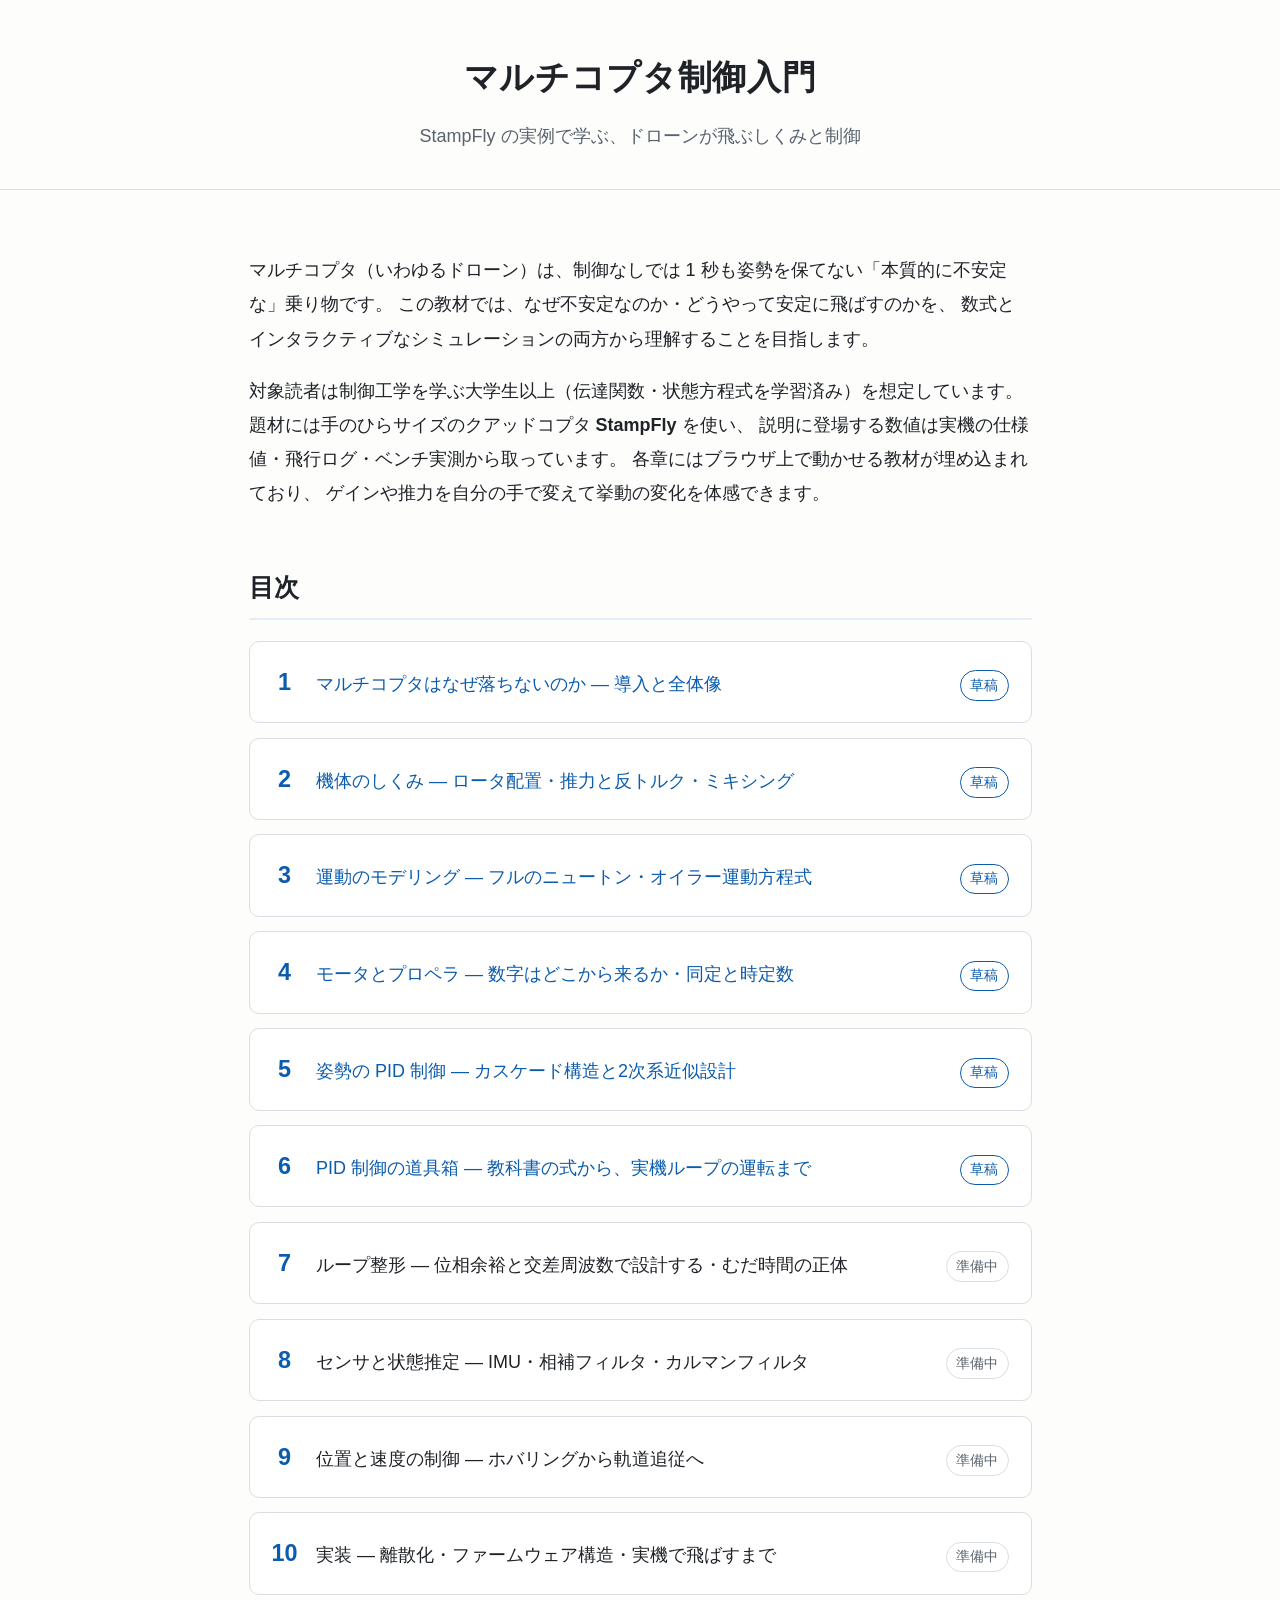
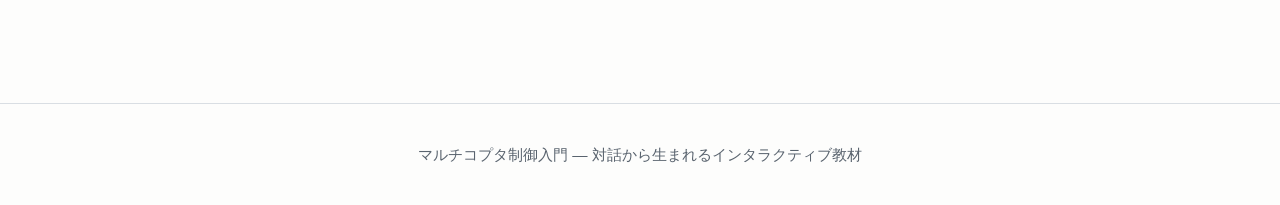
==== index.html @ 98207b72 "feat(chapters): promote real-machine sim to section 6.7 Changes: - Per teacher: the real StampFly ra" ====
<!DOCTYPE html>
<html lang="ja">
<head>
  <meta charset="UTF-8">
  <meta name="viewport" content="width=device-width, initial-scale=1.0">
  <title>マルチコプタ制御入門 — StampFly の実例で学ぶ</title>
  <meta name="description" content="小型ドローン StampFly の実例とインタラクティブなシミュレーションで、モデリングから PID・状態推定・実機実装までを学ぶマルチコプタ制御の入門教材">
  <link rel="stylesheet" href="assets/css/style.css">
</head>
<body>
  <header class="site-header">
    <h1>マルチコプタ制御入門</h1>
    <p class="subtitle">StampFly の実例で学ぶ、ドローンが飛ぶしくみと制御</p>
  </header>

  <main>
    <p>
      マルチコプタ（いわゆるドローン）は、制御なしでは 1 秒も姿勢を保てない「本質的に不安定な」乗り物です。
      この教材では、なぜ不安定なのか・どうやって安定に飛ばすのかを、
      数式とインタラクティブなシミュレーションの両方から理解することを目指します。
    </p>
    <p>
      対象読者は制御工学を学ぶ大学生以上（伝達関数・状態方程式を学習済み）を想定しています。
      題材には手のひらサイズのクアッドコプタ <strong>StampFly</strong> を使い、
      説明に登場する数値は実機の仕様値・飛行ログ・ベンチ実測から取っています。
      各章にはブラウザ上で動かせる教材が埋め込まれており、
      ゲインや推力を自分の手で変えて挙動の変化を体感できます。
    </p>

    <h2>目次</h2>
    <ol class="chapter-list">
      <li><span><a href="chapters/chapter01.html">マルチコプタはなぜ落ちないのか — 導入と全体像</a></span><span class="badge wip">草稿</span></li>
      <li><span><a href="chapters/chapter02.html">機体のしくみ — ロータ配置・推力と反トルク・ミキシング</a></span><span class="badge wip">草稿</span></li>
      <li><span><a href="chapters/chapter03.html">運動のモデリング — フルのニュートン・オイラー運動方程式</a></span><span class="badge wip">草稿</span></li>
      <li><span><a href="chapters/chapter04.html">モータとプロペラ — 数字はどこから来るか・同定と時定数</a></span><span class="badge wip">草稿</span></li>
      <li><span><a href="chapters/chapter05.html">姿勢の PID 制御 — カスケード構造と2次系近似設計</a></span><span class="badge wip">草稿</span></li>
      <li><span><a href="chapters/chapter06.html">PID 制御の道具箱 — 教科書の式から、実機ループの運転まで</a></span><span class="badge wip">草稿</span></li>
      <li><span>ループ整形 — 位相余裕と交差周波数で設計する・むだ時間の正体</span><span class="badge">準備中</span></li>
      <li><span>センサと状態推定 — IMU・相補フィルタ・カルマンフィルタ</span><span class="badge">準備中</span></li>
      <li><span>位置と速度の制御 — ホバリングから軌道追従へ</span><span class="badge">準備中</span></li>
      <li><span>実装 — 離散化・ファームウェア構造・実機で飛ばすまで</span><span class="badge">準備中</span></li>
    </ol>
  </main>

  <footer class="site-footer">
    マルチコプタ制御入門 — 対話から生まれるインタラクティブ教材
  </footer>
</body>
</html>
---- assets/css/style.css ----
/* Common stylesheet for the multicopter introduction site
   マルチコプタ入門サイト共通スタイル */

:root {
  --bg: #fdfdfc;
  --fg: #1f2328;
  --fg-muted: #59636e;
  --accent: #0b5cad;
  --accent-soft: #e3eefb;
  --border: #d9dee3;
  --card-bg: #ffffff;
  --code-bg: #f3f4f6;
  color-scheme: light dark;
}

@media (prefers-color-scheme: dark) {
  :root {
    --bg: #14181c;
    --fg: #e6e9ec;
    --fg-muted: #9aa4ae;
    --accent: #6cb2f5;
    --accent-soft: #1d2c3e;
    --border: #333a41;
    --card-bg: #1b2126;
    --code-bg: #23292f;
  }
}

* { box-sizing: border-box; }

html {
  /* Pin the base font size so text looks the same in any environment,
     one size larger than the browser default (16px).
     基準フォントを 18px に固定: 環境（ブラウザ既定値・OS設定）によらず
     同じ大きさに見え、既定の 16px より一回り大きい。
     以下のサイズ指定はすべて rem（この基準の倍率）なので全体が連動する。 */
  font-size: 18px;
  -webkit-text-size-adjust: 100%;
  text-size-adjust: 100%;
}

body {
  margin: 0;
  background: var(--bg);
  color: var(--fg);
  font-family: "Hiragino Sans", "Noto Sans JP", "Yu Gothic UI", sans-serif;
  line-height: 1.9;
  -webkit-font-smoothing: antialiased;
}

main {
  max-width: 46rem;
  margin: 0 auto;
  padding: 2.5rem 1.25rem 5rem;
}

header.site-header {
  border-bottom: 1px solid var(--border);
  padding: 2.5rem 1.25rem 2rem;
  text-align: center;
}

header.site-header h1 {
  margin: 0 0 0.5rem;
  font-size: 1.9rem;
  letter-spacing: 0.02em;
}

header.site-header p.subtitle {
  margin: 0;
  color: var(--fg-muted);
}

h2 {
  margin-top: 3rem;
  padding-bottom: 0.3rem;
  border-bottom: 2px solid var(--accent-soft);
  font-size: 1.4rem;
}

h3 { font-size: 1.15rem; margin-top: 2.2rem; }

a { color: var(--accent); text-decoration: none; }
a:hover { text-decoration: underline; }

code {
  background: var(--code-bg);
  padding: 0.15em 0.4em;
  border-radius: 4px;
  font-size: 0.9em;
}

/* Chapter list on the landing page
   ランディングページの章リスト */
ol.chapter-list {
  list-style: none;
  counter-reset: chapter;
  padding: 0;
}

ol.chapter-list li {
  counter-increment: chapter;
  border: 1px solid var(--border);
  border-radius: 10px;
  background: var(--card-bg);
  margin: 0.8rem 0;
  padding: 1rem 1.2rem;
  display: flex;
  align-items: baseline;
  gap: 1rem;
}

ol.chapter-list li::before {
  content: counter(chapter);
  font-size: 1.3rem;
  font-weight: 700;
  color: var(--accent);
  min-width: 1.5rem;
  text-align: center;
}

.badge {
  margin-left: auto;
  font-size: 0.75rem;
  color: var(--fg-muted);
  border: 1px solid var(--border);
  border-radius: 999px;
  padding: 0.1em 0.7em;
  white-space: nowrap;
}

.badge.wip { color: var(--accent); border-color: var(--accent); }

footer.site-footer {
  border-top: 1px solid var(--border);
  color: var(--fg-muted);
  text-align: center;
  padding: 2rem 1rem;
  font-size: 0.85rem;
}
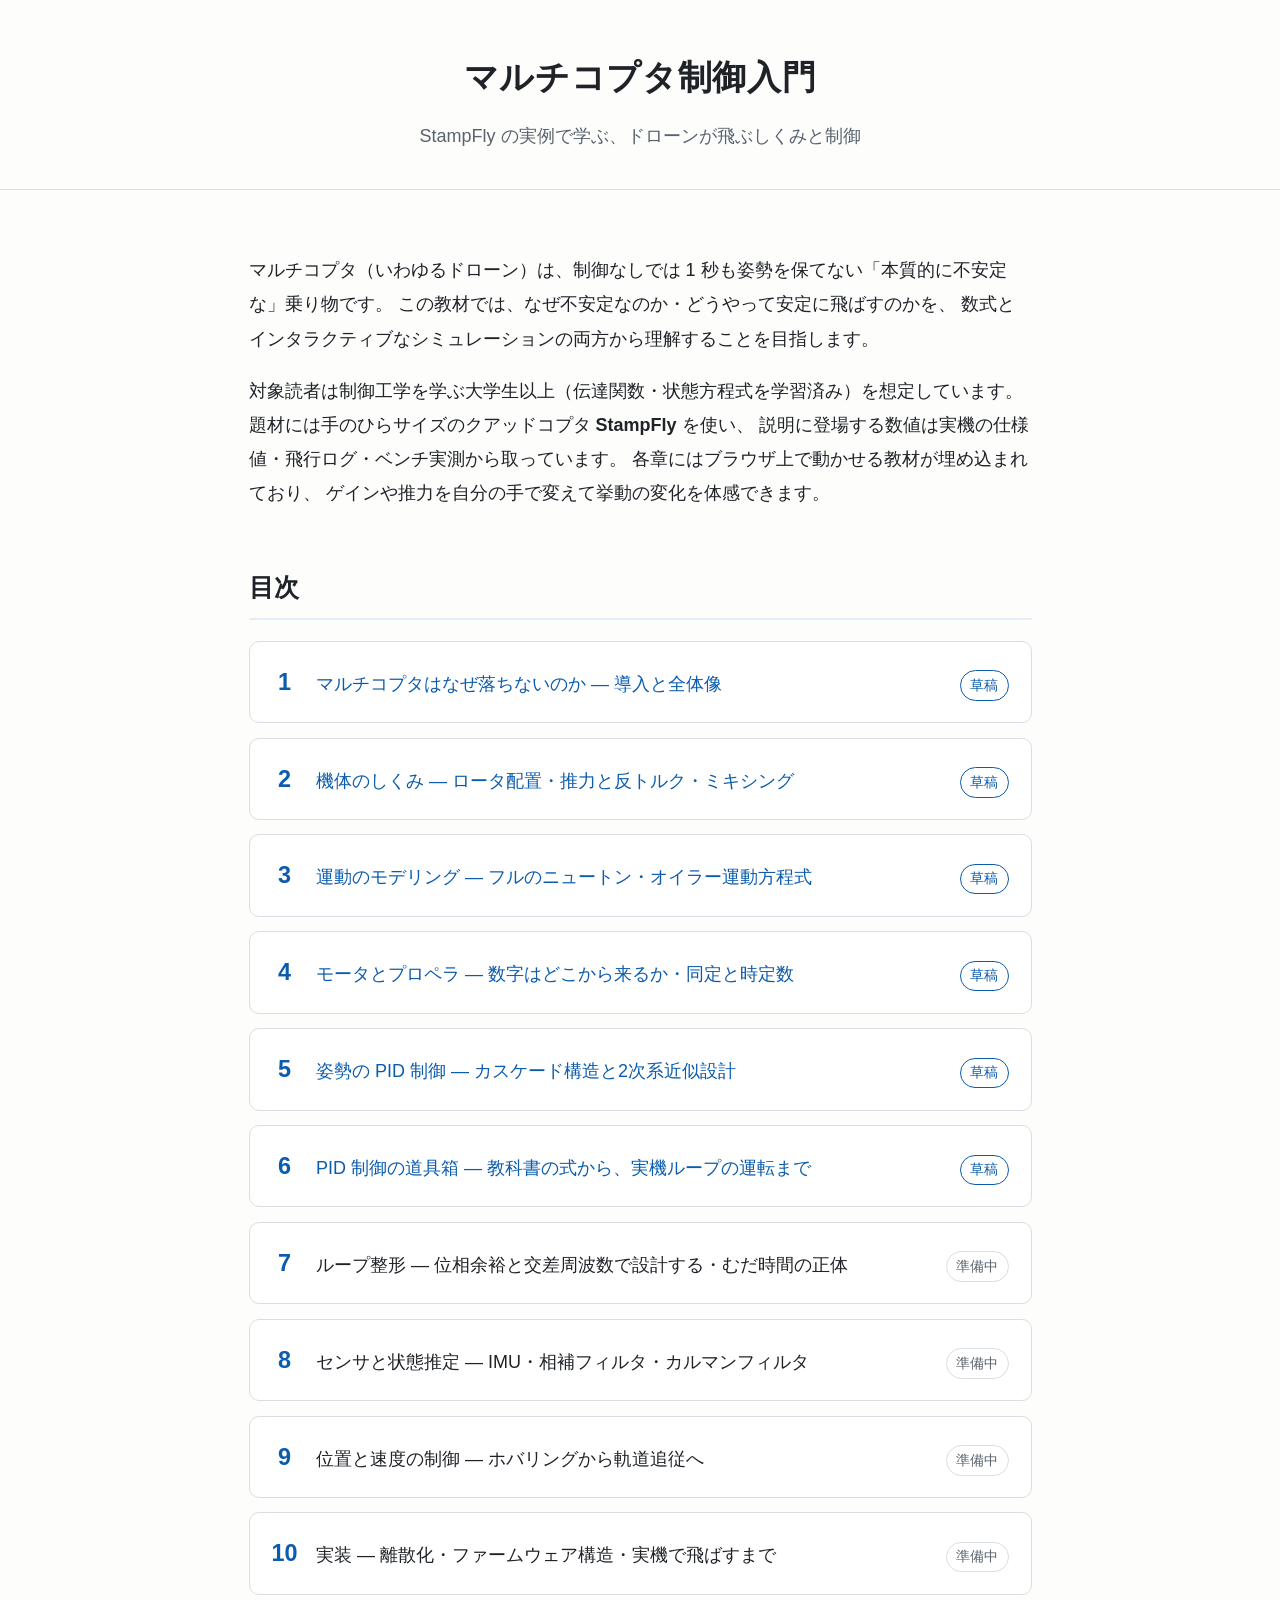
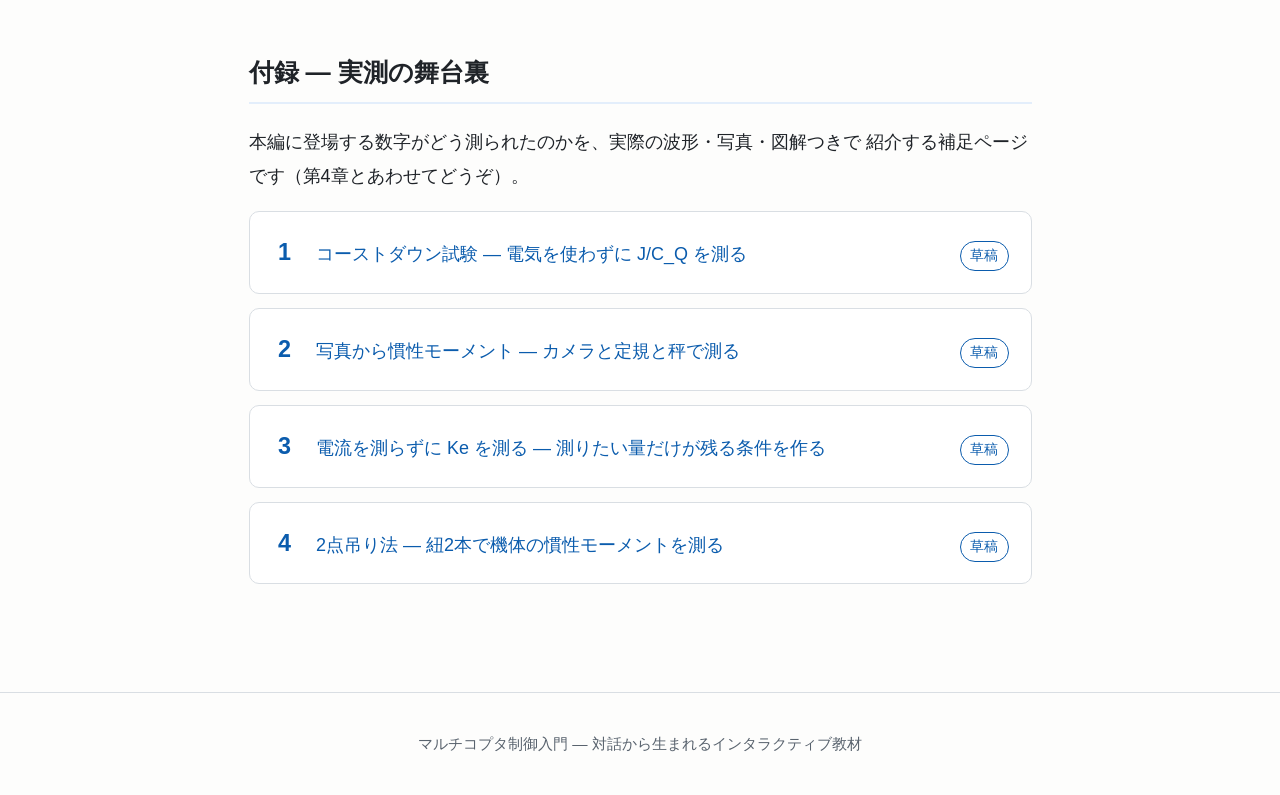
==== commit bbd38c59: "feat(appendix): add appendices A-D - the measurements behind the numbers Changes: - New appendix/ pa" ====
--- a/index.html
+++ b/index.html
@@ -40,6 +40,18 @@
       <li><span>位置と速度の制御 — ホバリングから軌道追従へ</span><span class="badge">準備中</span></li>
       <li><span>実装 — 離散化・ファームウェア構造・実機で飛ばすまで</span><span class="badge">準備中</span></li>
     </ol>
+
+    <h2>付録 — 実測の舞台裏</h2>
+    <p>
+      本編に登場する数字がどう測られたのかを、実際の波形・写真・図解つきで
+      紹介する補足ページです（第4章とあわせてどうぞ）。
+    </p>
+    <ol class="chapter-list">
+      <li><span><a href="appendix/appendixA.html">コーストダウン試験 — 電気を使わずに J/C_Q を測る</a></span><span class="badge wip">草稿</span></li>
+      <li><span><a href="appendix/appendixB.html">写真から慣性モーメント — カメラと定規と秤で測る</a></span><span class="badge wip">草稿</span></li>
+      <li><span><a href="appendix/appendixC.html">電流を測らずに Ke を測る — 測りたい量だけが残る条件を作る</a></span><span class="badge wip">草稿</span></li>
+      <li><span><a href="appendix/appendixD.html">2点吊り法 — 紐2本で機体の慣性モーメントを測る</a></span><span class="badge wip">草稿</span></li>
+    </ol>
   </main>
 
   <footer class="site-footer">
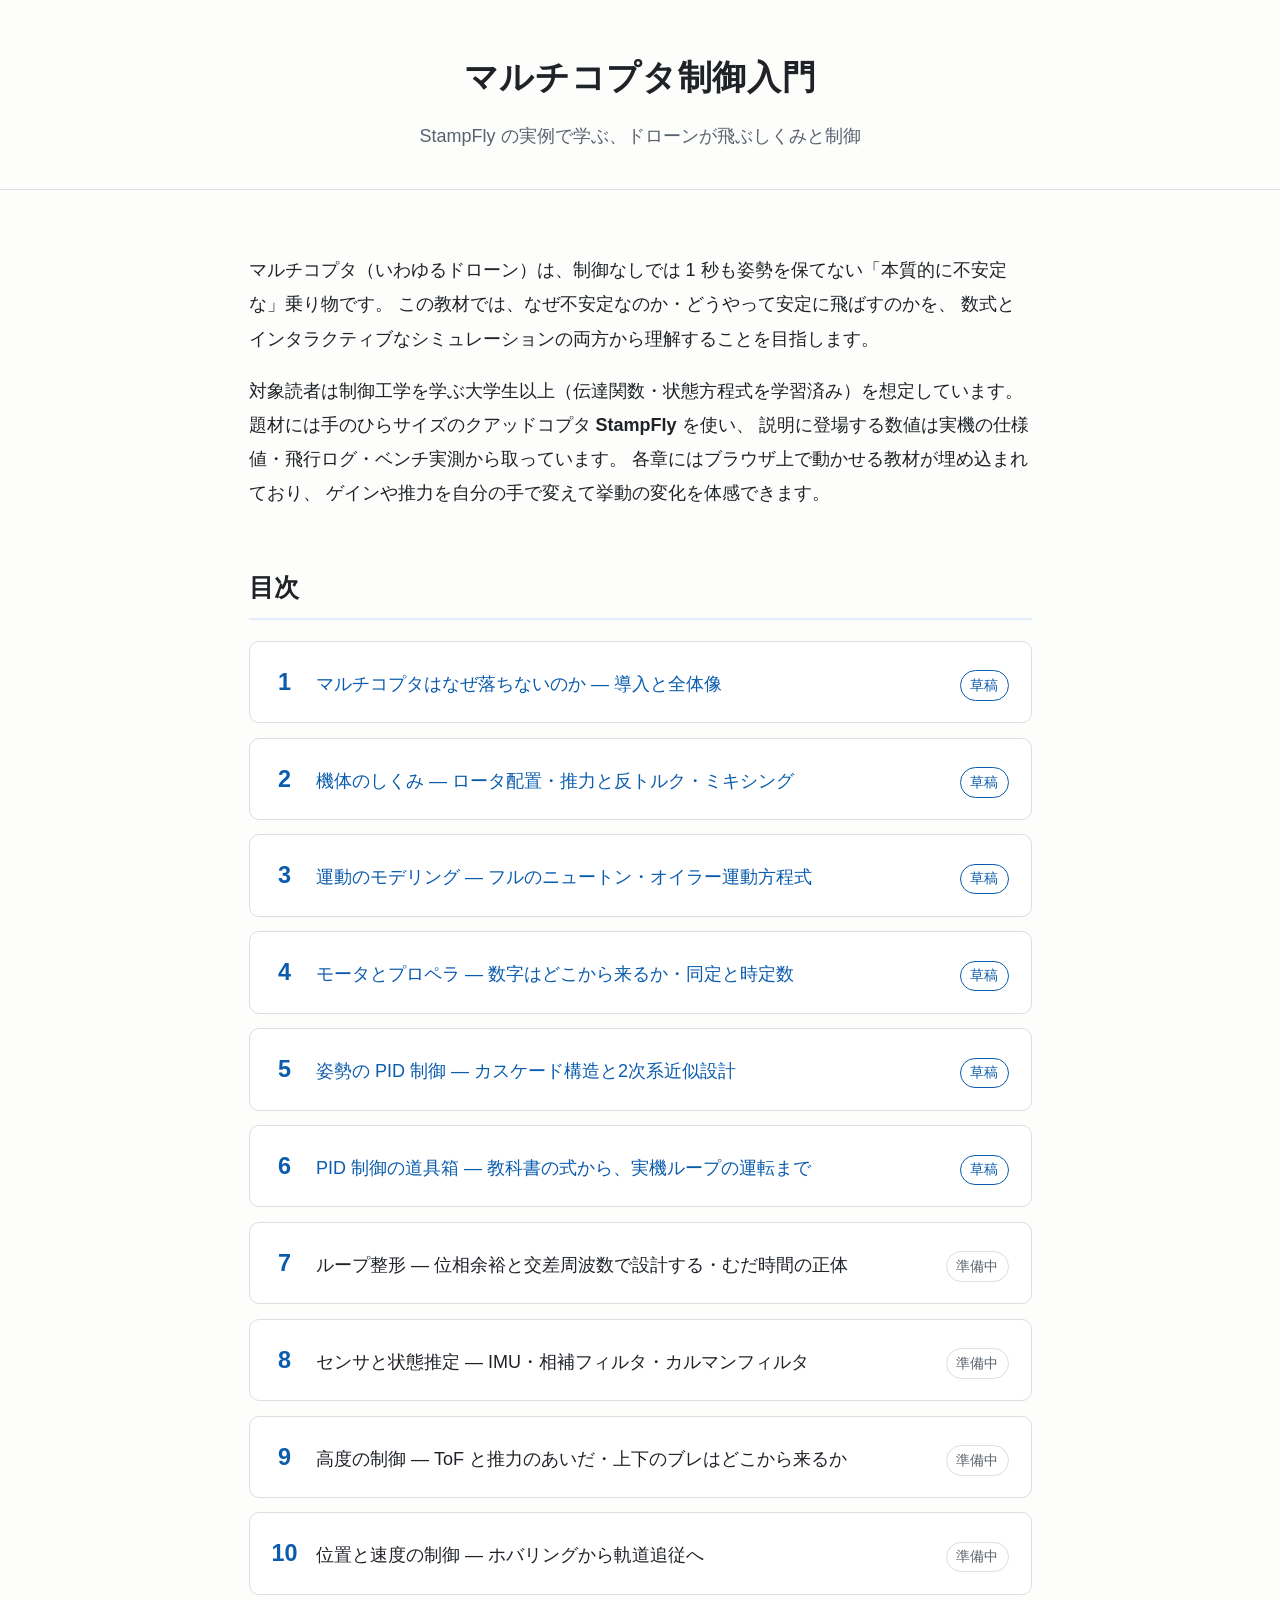
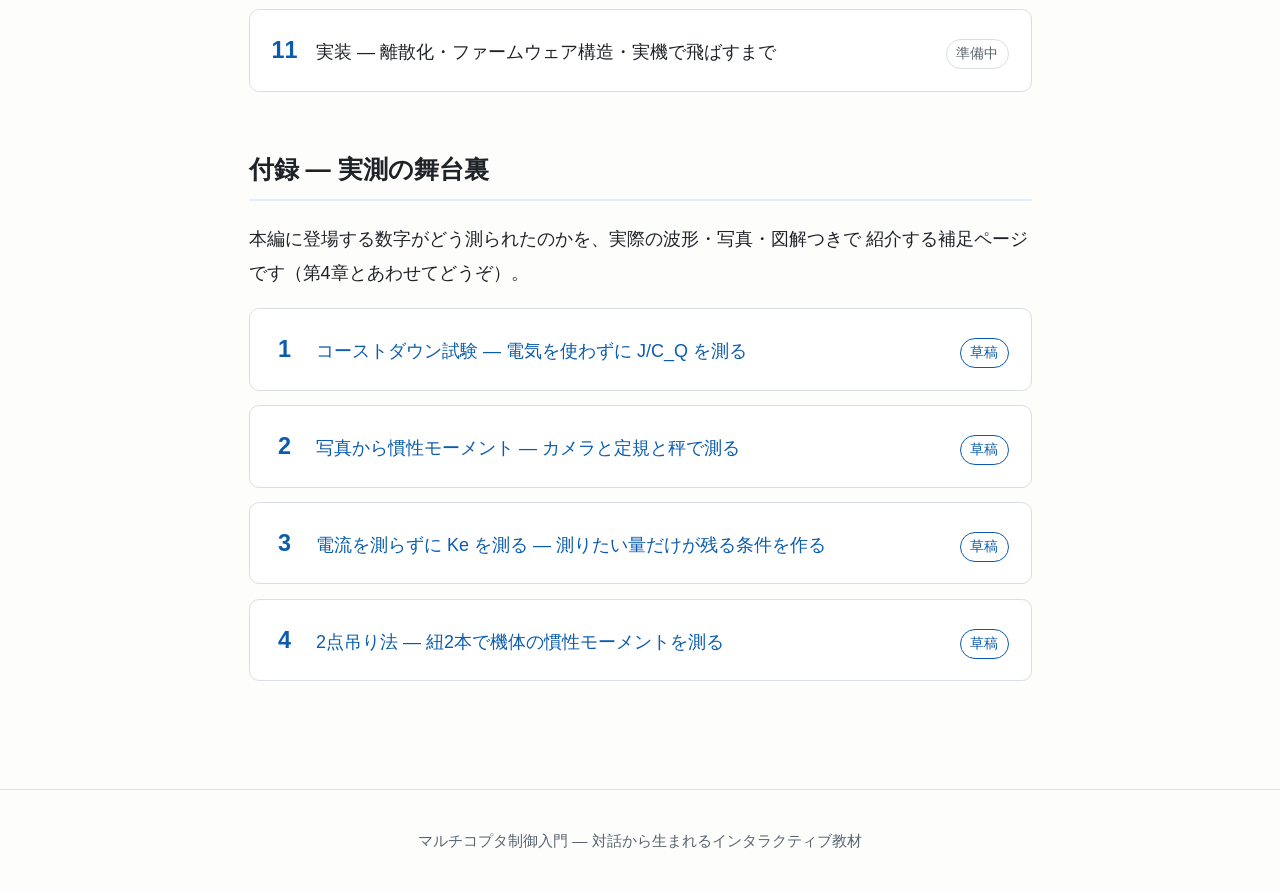
==== commit 2eae1645: "feat(site): add altitude-control chapter slot (ch9), start Q-ALT dialogue Changes: - index/README: n" ====
--- a/index.html
+++ b/index.html
@@ -3,6 +3,13 @@
 <head>
   <meta charset="UTF-8">
   <meta name="viewport" content="width=device-width, initial-scale=1.0">
+  <meta property="og:type" content="website">
+  <meta property="og:site_name" content="マルチコプタ制御入門">
+  <meta property="og:title" content="マルチコプタ制御入門 — StampFly の実例で学ぶ">
+  <meta property="og:description" content="手のひらサイズのドローン StampFly の実測データで学ぶマルチコプタ制御。ブラウザで動くシミュレーションで、教科書の式から実機の運転まで。">
+  <meta property="og:url" content="https://kouhei1970.github.io/multicopter_introduction/">
+  <meta property="og:image" content="https://kouhei1970.github.io/multicopter_introduction/assets/img/ogp.jpg">
+  <meta name="twitter:card" content="summary_large_image">
   <title>マルチコプタ制御入門 — StampFly の実例で学ぶ</title>
   <meta name="description" content="小型ドローン StampFly の実例とインタラクティブなシミュレーションで、モデリングから PID・状態推定・実機実装までを学ぶマルチコプタ制御の入門教材">
   <link rel="stylesheet" href="assets/css/style.css">
@@ -37,6 +44,7 @@
       <li><span><a href="chapters/chapter06.html">PID 制御の道具箱 — 教科書の式から、実機ループの運転まで</a></span><span class="badge wip">草稿</span></li>
       <li><span>ループ整形 — 位相余裕と交差周波数で設計する・むだ時間の正体</span><span class="badge">準備中</span></li>
       <li><span>センサと状態推定 — IMU・相補フィルタ・カルマンフィルタ</span><span class="badge">準備中</span></li>
+      <li><span>高度の制御 — ToF と推力のあいだ・上下のブレはどこから来るか</span><span class="badge">準備中</span></li>
       <li><span>位置と速度の制御 — ホバリングから軌道追従へ</span><span class="badge">準備中</span></li>
       <li><span>実装 — 離散化・ファームウェア構造・実機で飛ばすまで</span><span class="badge">準備中</span></li>
     </ol>
@@ -57,5 +65,7 @@
   <footer class="site-footer">
     マルチコプタ制御入門 — 対話から生まれるインタラクティブ教材
   </footer>
+  <script data-goatcounter="https://kouhei1970.goatcounter.com/count"
+        async src="//gc.zgo.at/count.js"></script>
 </body>
 </html>
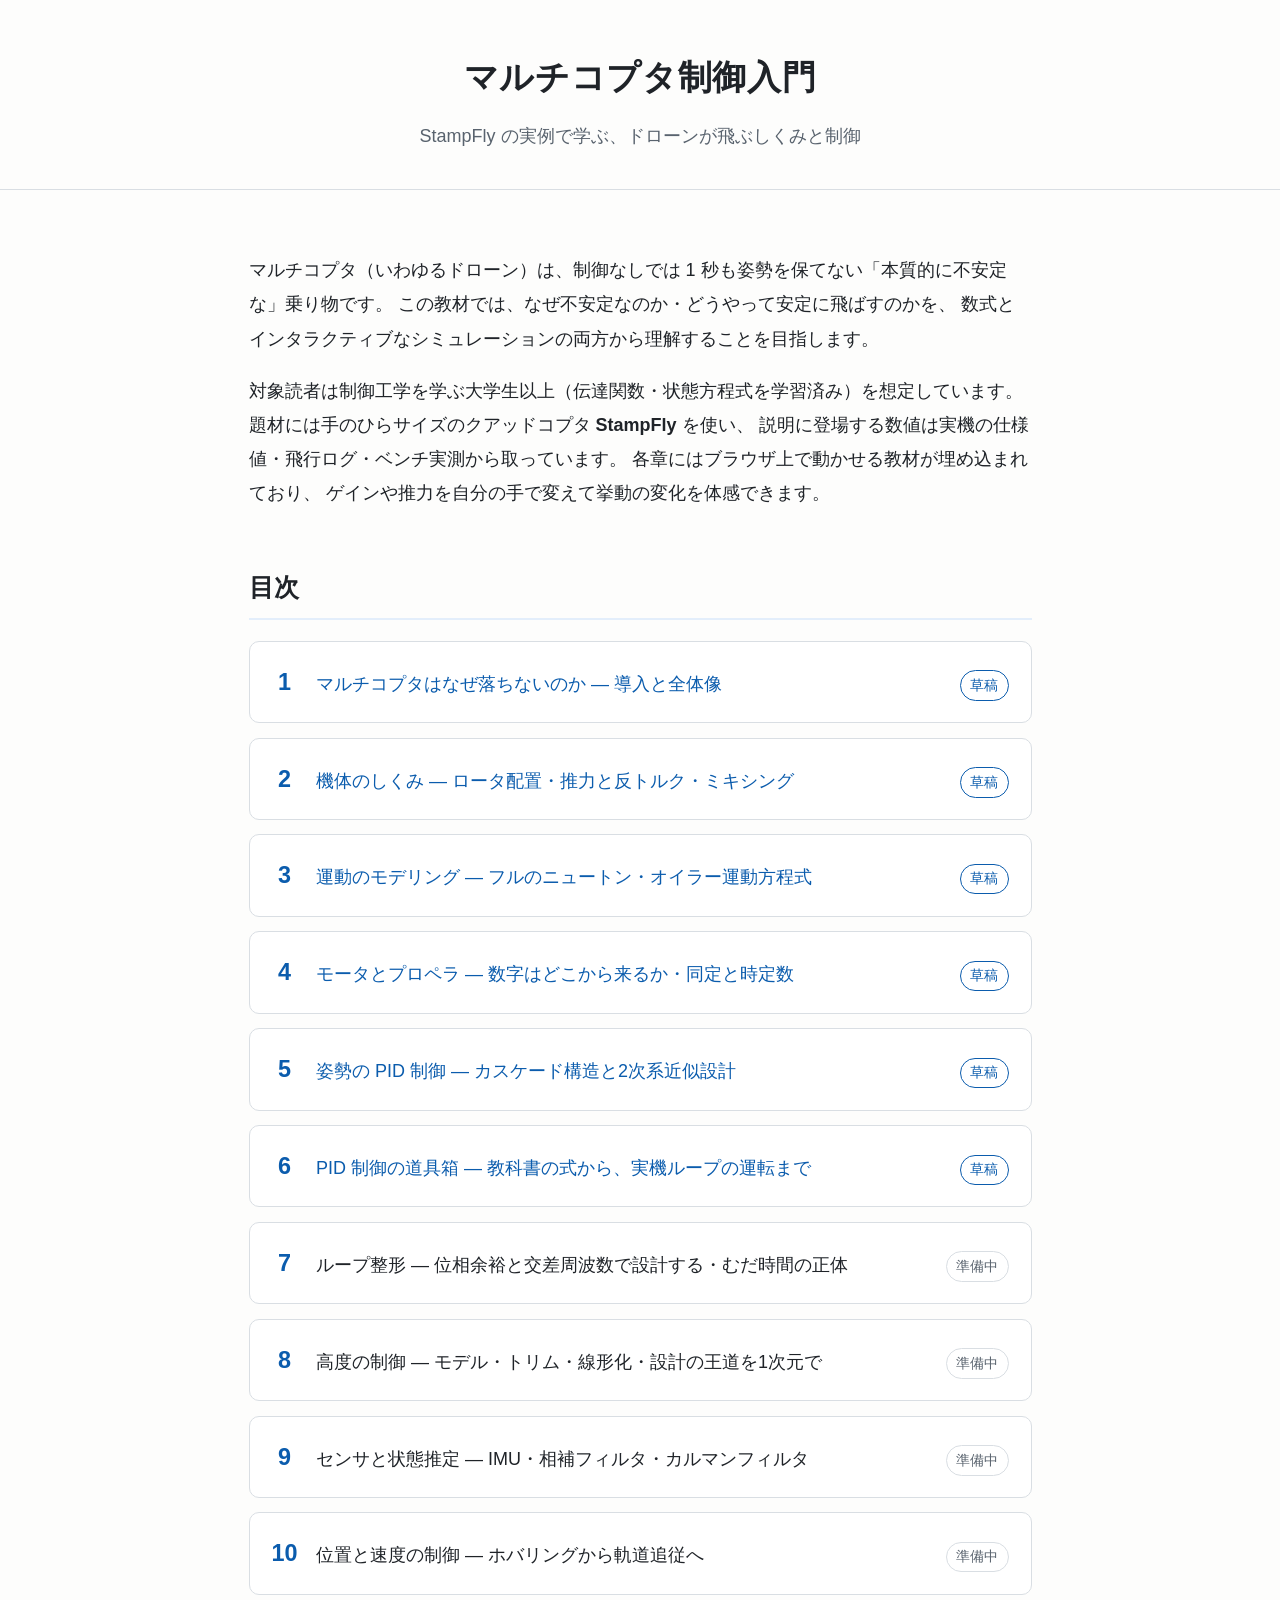
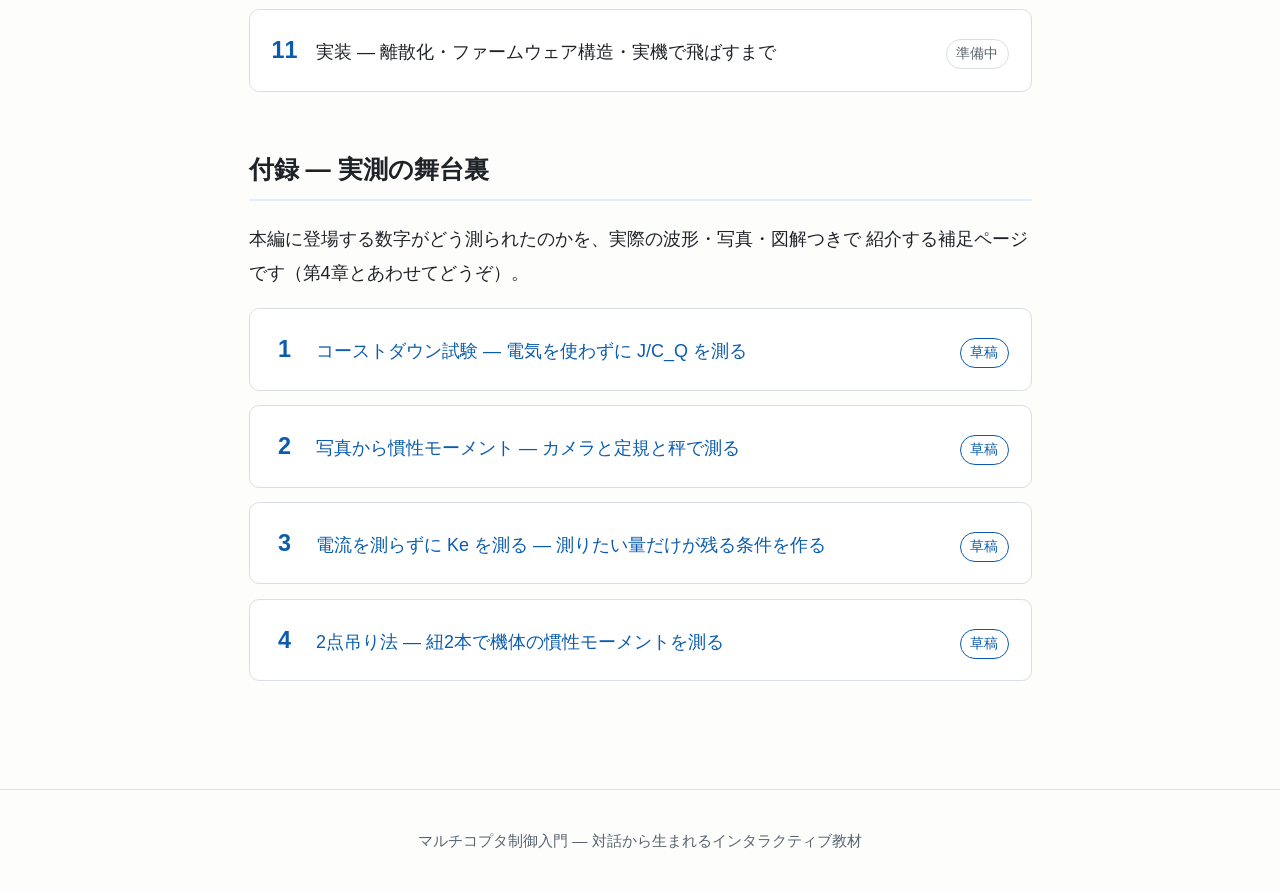
==== commit 52ee45a0: "docs(site): altitude chapter finalized as ch8 per teacher answers Changes: - Q-ALT-1..4 recorded: pl" ====
--- a/index.html
+++ b/index.html
@@ -43,8 +43,8 @@
       <li><span><a href="chapters/chapter05.html">姿勢の PID 制御 — カスケード構造と2次系近似設計</a></span><span class="badge wip">草稿</span></li>
       <li><span><a href="chapters/chapter06.html">PID 制御の道具箱 — 教科書の式から、実機ループの運転まで</a></span><span class="badge wip">草稿</span></li>
       <li><span>ループ整形 — 位相余裕と交差周波数で設計する・むだ時間の正体</span><span class="badge">準備中</span></li>
+      <li><span>高度の制御 — モデル・トリム・線形化・設計の王道を1次元で</span><span class="badge">準備中</span></li>
       <li><span>センサと状態推定 — IMU・相補フィルタ・カルマンフィルタ</span><span class="badge">準備中</span></li>
-      <li><span>高度の制御 — ToF と推力のあいだ・上下のブレはどこから来るか</span><span class="badge">準備中</span></li>
       <li><span>位置と速度の制御 — ホバリングから軌道追従へ</span><span class="badge">準備中</span></li>
       <li><span>実装 — 離散化・ファームウェア構造・実機で飛ばすまで</span><span class="badge">準備中</span></li>
     </ol>
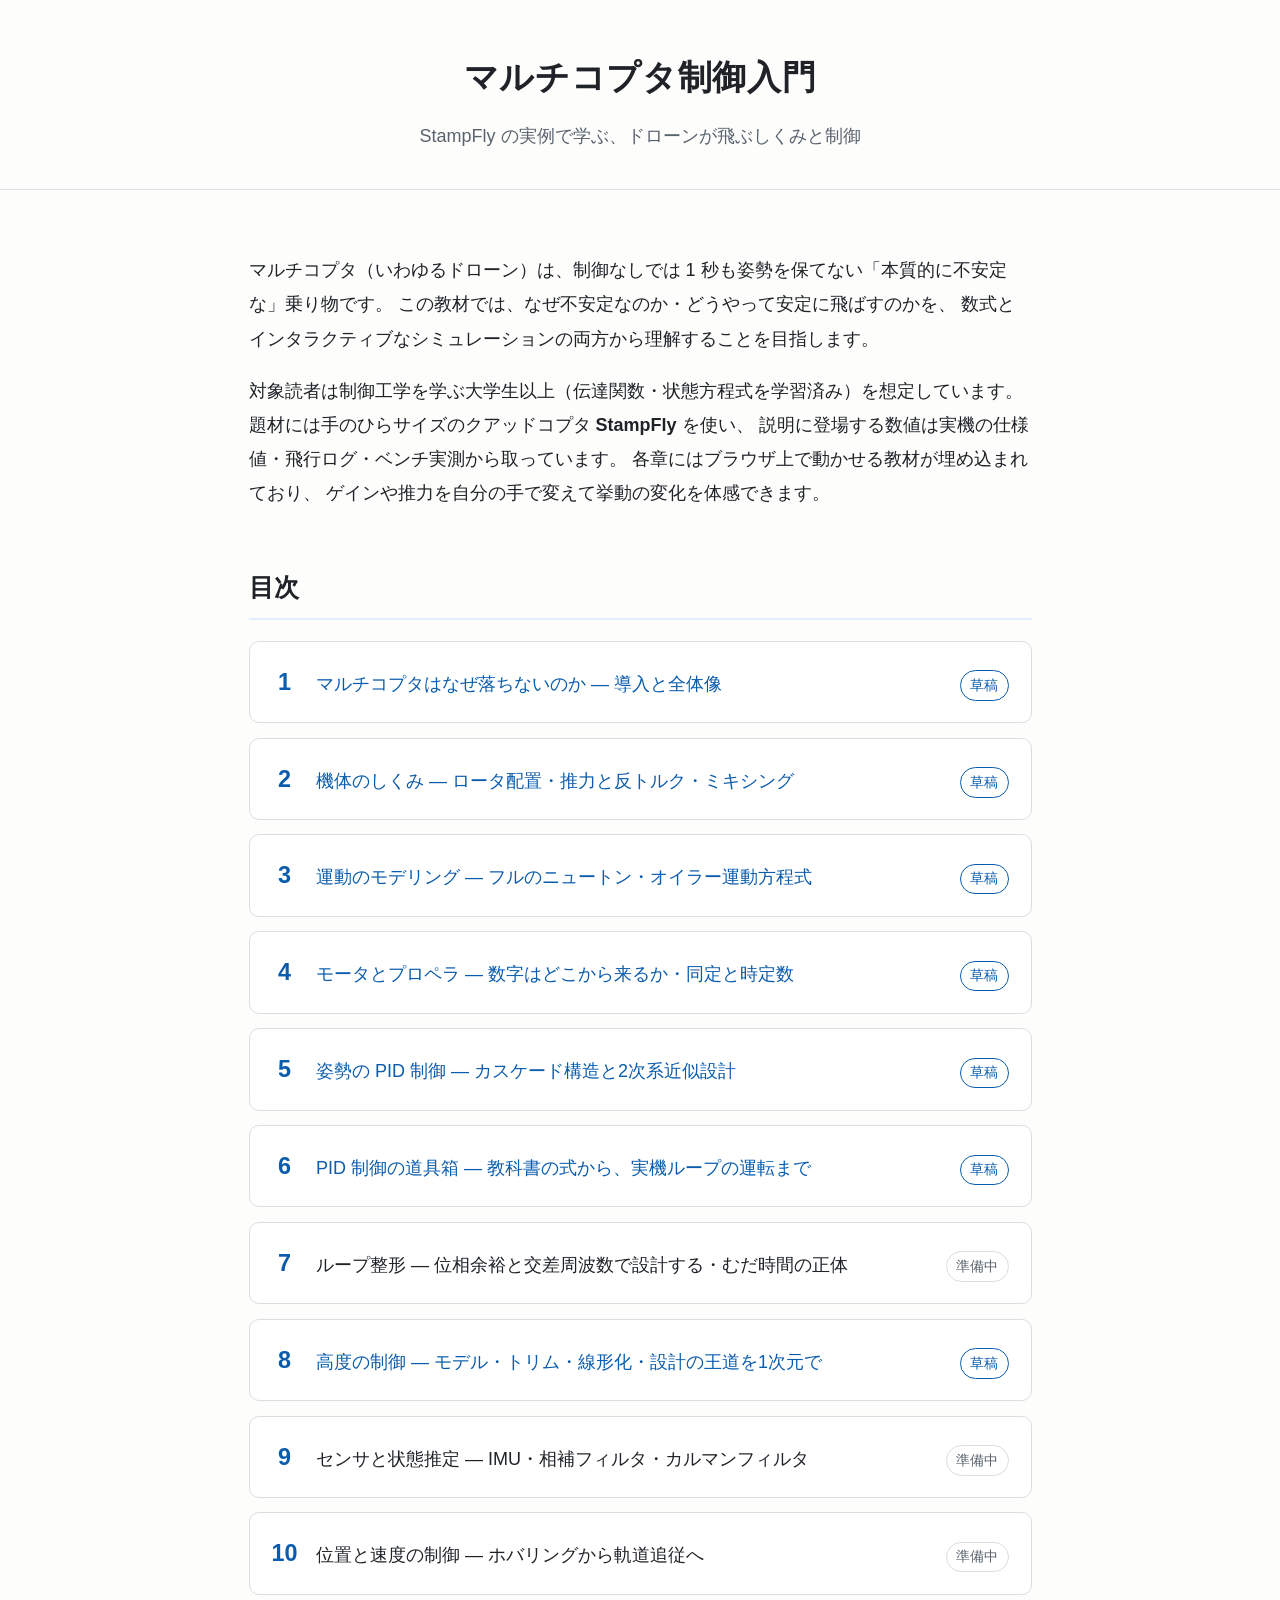
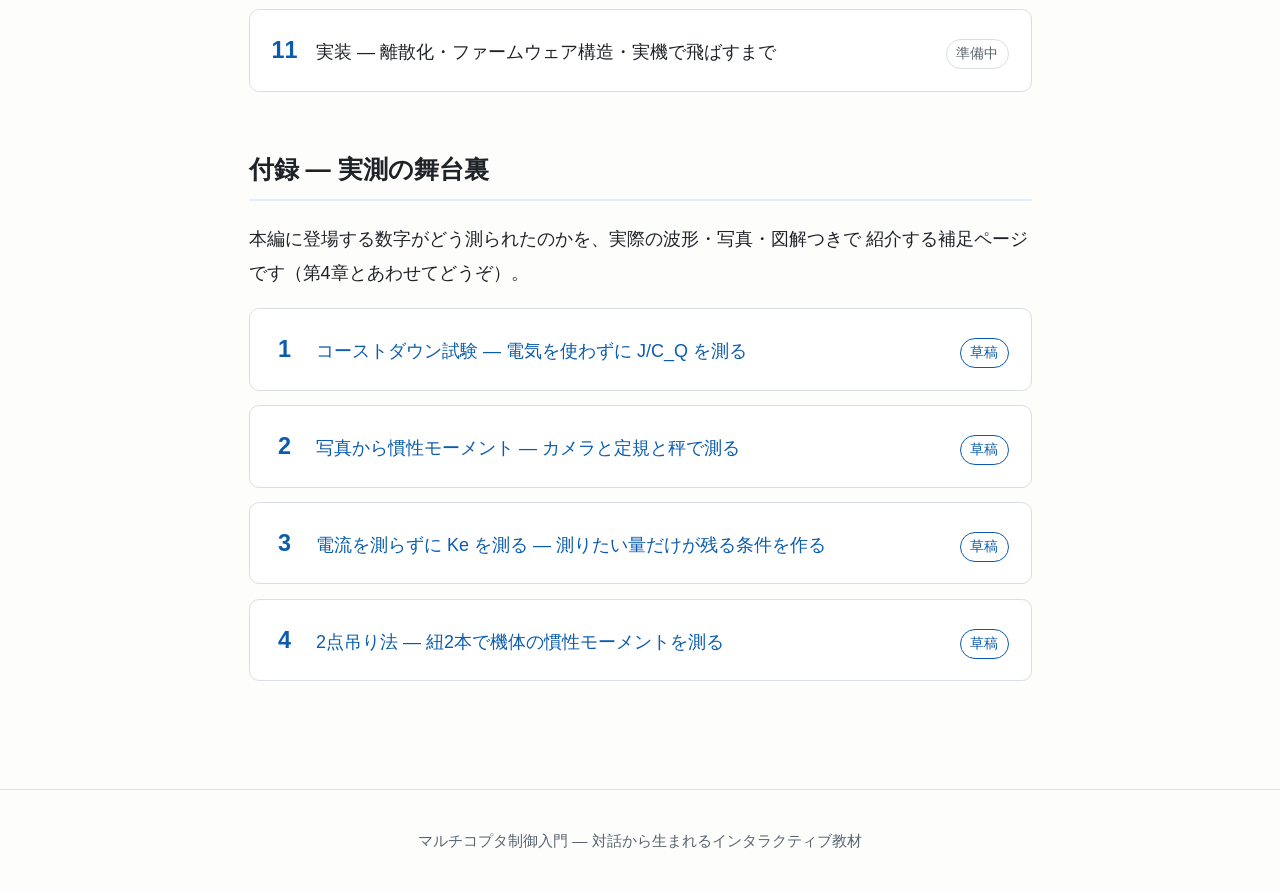
==== commit 28c67266: "feat(chapters): draft chapter 8 - altitude control Changes: - New chapters/chapter08.html: the royal" ====
--- a/index.html
+++ b/index.html
@@ -43,7 +43,7 @@
       <li><span><a href="chapters/chapter05.html">姿勢の PID 制御 — カスケード構造と2次系近似設計</a></span><span class="badge wip">草稿</span></li>
       <li><span><a href="chapters/chapter06.html">PID 制御の道具箱 — 教科書の式から、実機ループの運転まで</a></span><span class="badge wip">草稿</span></li>
       <li><span>ループ整形 — 位相余裕と交差周波数で設計する・むだ時間の正体</span><span class="badge">準備中</span></li>
-      <li><span>高度の制御 — モデル・トリム・線形化・設計の王道を1次元で</span><span class="badge">準備中</span></li>
+      <li><span><a href="chapters/chapter08.html">高度の制御 — モデル・トリム・線形化・設計の王道を1次元で</a></span><span class="badge wip">草稿</span></li>
       <li><span>センサと状態推定 — IMU・相補フィルタ・カルマンフィルタ</span><span class="badge">準備中</span></li>
       <li><span>位置と速度の制御 — ホバリングから軌道追従へ</span><span class="badge">準備中</span></li>
       <li><span>実装 — 離散化・ファームウェア構造・実機で飛ばすまで</span><span class="badge">準備中</span></li>
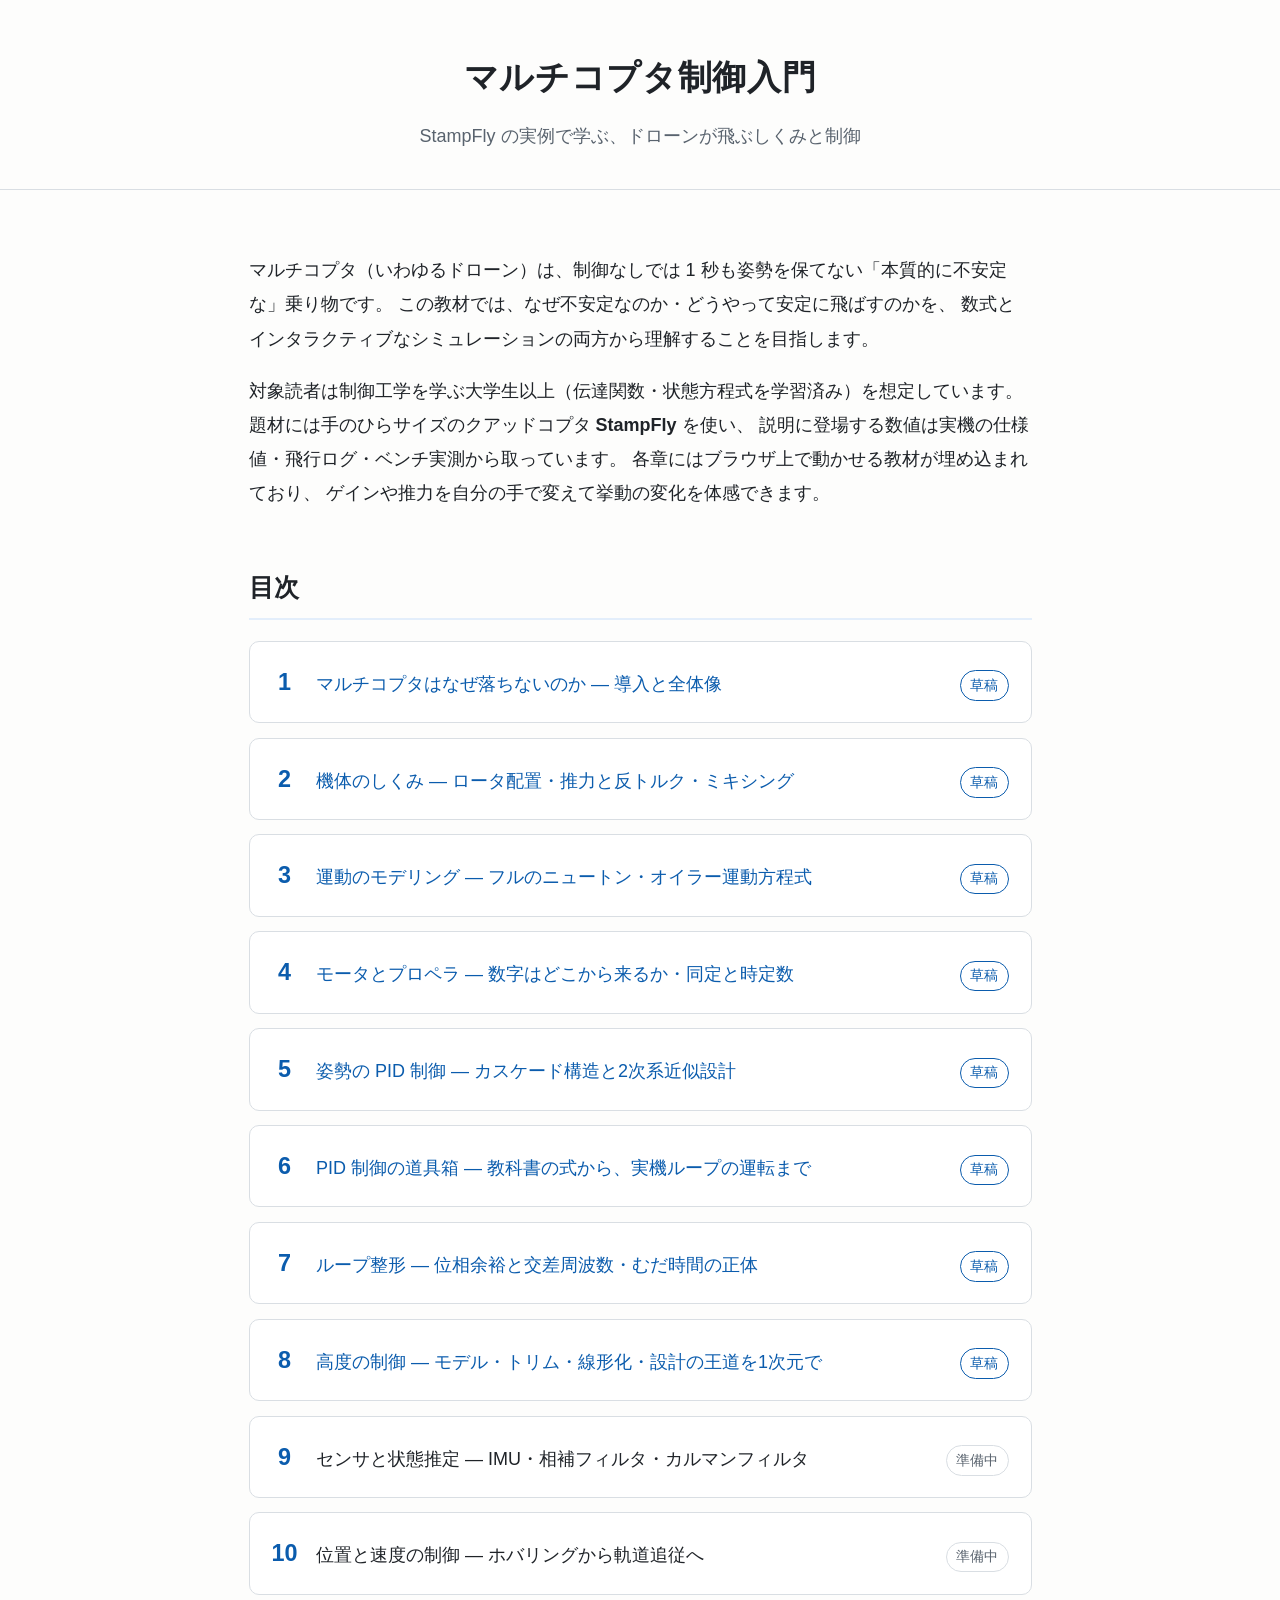
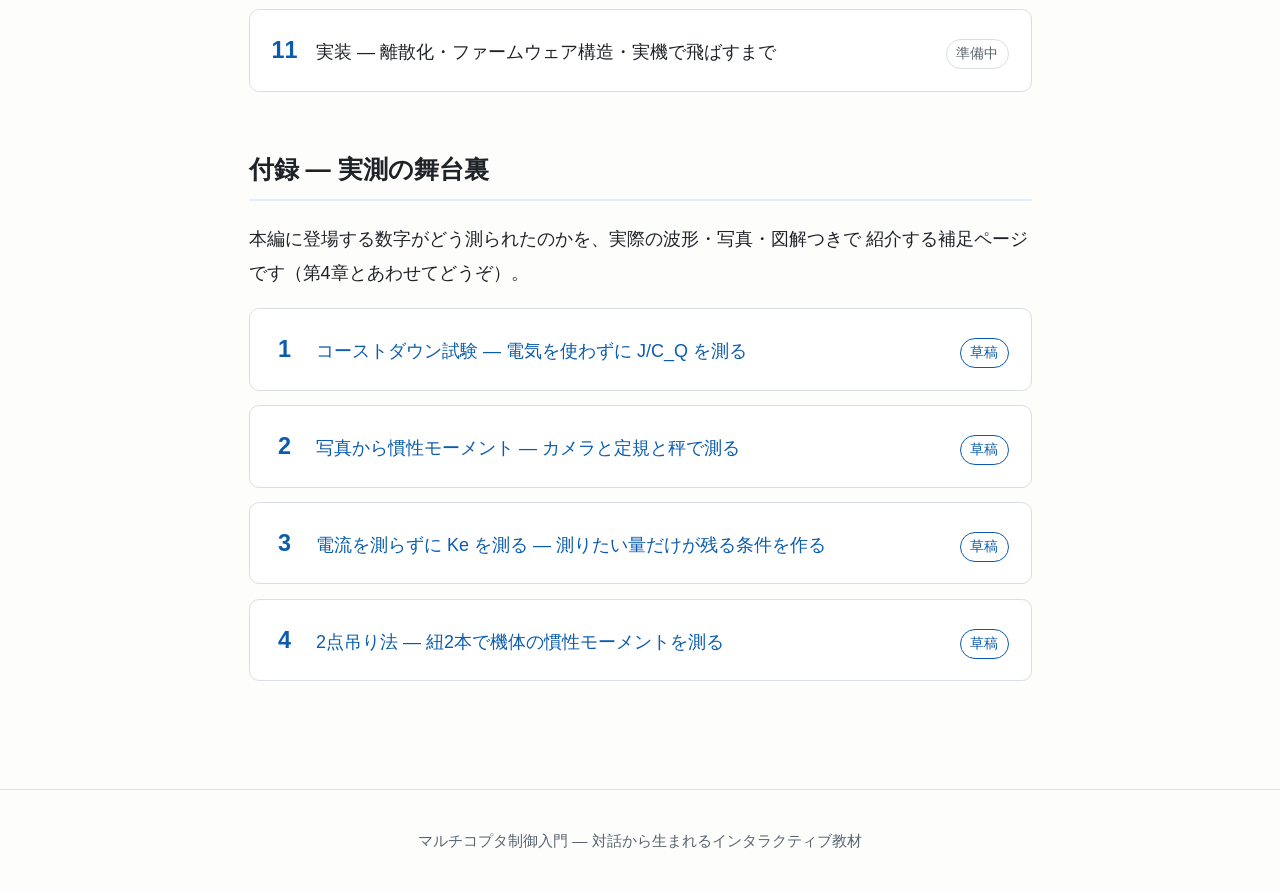
==== commit a46cdb22: "feat(chapters): draft chapter 7 - loop shaping Changes: - New chapters/chapter07.html: open-loop vie" ====
--- a/index.html
+++ b/index.html
@@ -42,7 +42,7 @@
       <li><span><a href="chapters/chapter04.html">モータとプロペラ — 数字はどこから来るか・同定と時定数</a></span><span class="badge wip">草稿</span></li>
       <li><span><a href="chapters/chapter05.html">姿勢の PID 制御 — カスケード構造と2次系近似設計</a></span><span class="badge wip">草稿</span></li>
       <li><span><a href="chapters/chapter06.html">PID 制御の道具箱 — 教科書の式から、実機ループの運転まで</a></span><span class="badge wip">草稿</span></li>
-      <li><span>ループ整形 — 位相余裕と交差周波数で設計する・むだ時間の正体</span><span class="badge">準備中</span></li>
+      <li><span><a href="chapters/chapter07.html">ループ整形 — 位相余裕と交差周波数・むだ時間の正体</a></span><span class="badge wip">草稿</span></li>
       <li><span><a href="chapters/chapter08.html">高度の制御 — モデル・トリム・線形化・設計の王道を1次元で</a></span><span class="badge wip">草稿</span></li>
       <li><span>センサと状態推定 — IMU・相補フィルタ・カルマンフィルタ</span><span class="badge">準備中</span></li>
       <li><span>位置と速度の制御 — ホバリングから軌道追従へ</span><span class="badge">準備中</span></li>
